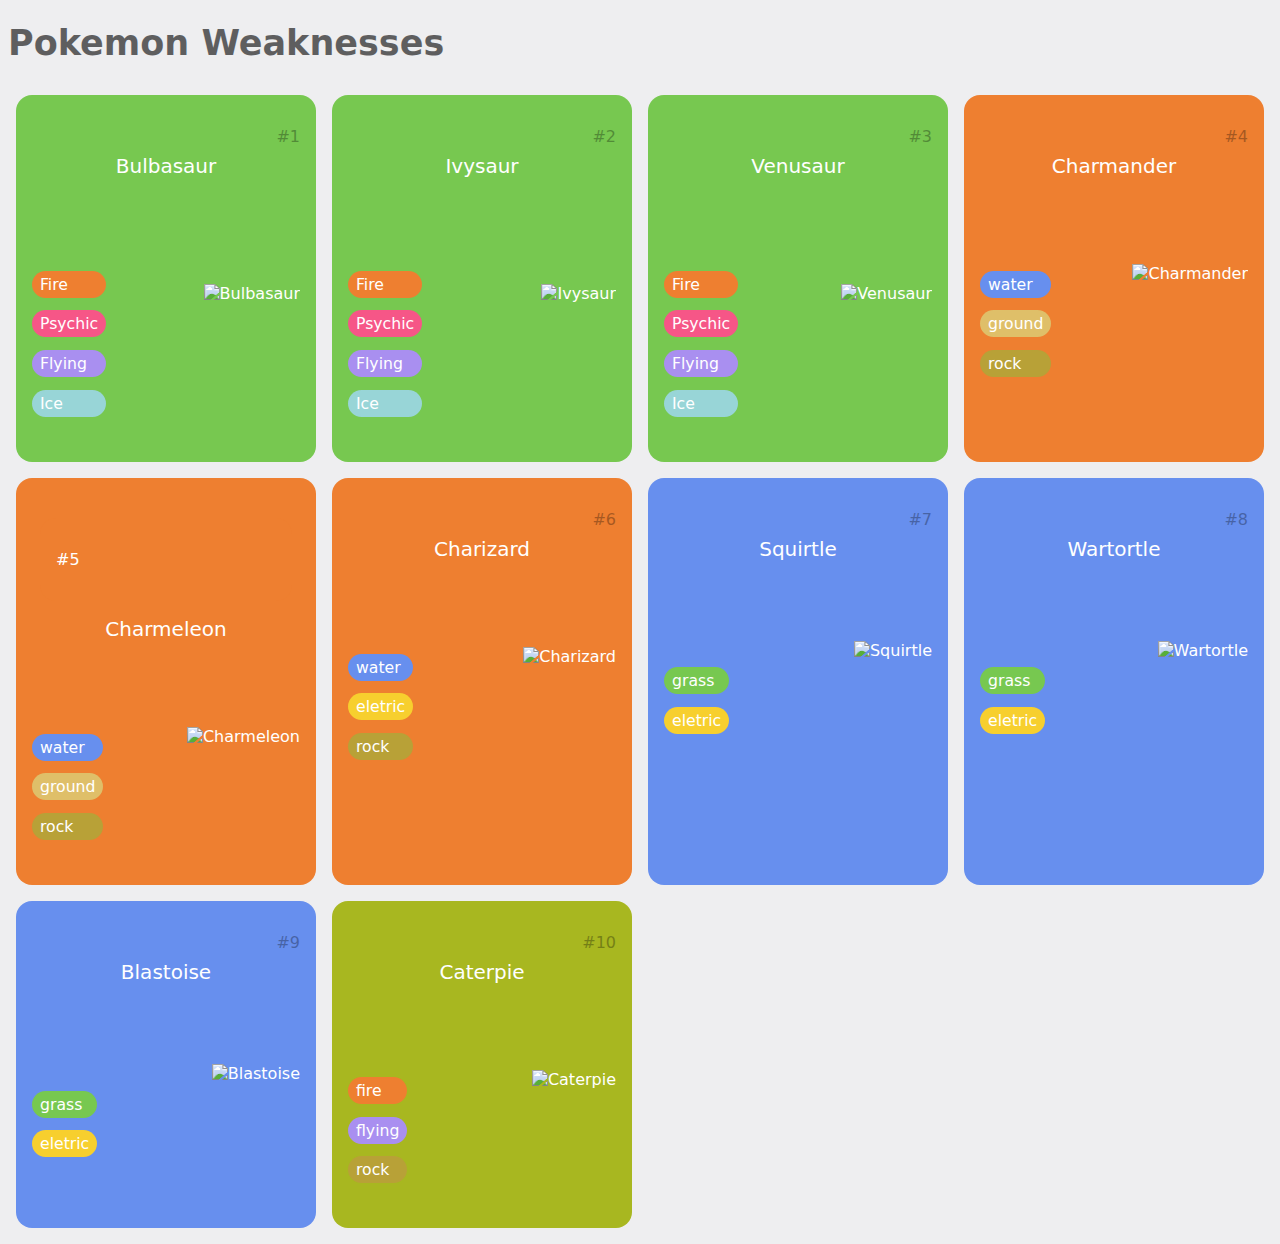
==== descrição.html @ bc816b48 "adição de modificações do meu projeto finalizado" ====
<!DOCTYPE html>
<html lang="en">
<head>
    <meta charset="UTF-8">
    <meta name="viewport" content="width=device-width, initial-scale=1.0">
    <title>Weaknesses</title>
    <link rel="stylesheet" href="assets/estilização/etilização.css" media="all">
    <link rel="stylesheet" href="assets/estilização/pokes.css">
</head>
<body>
    <section version>

        <h1 class="titledoc">Pokemon Weaknesses</h1>

        <ol class="pokemons2">
             
        <li class="pokemon3">
            
            <span class="number1">#1</span>
            <span class="name1">Bulbasaur</span>

            <div class="detail1">

                <ol class="types1">
                   <li class="fire1">Fire</li>
                   <li class="psychic1">Psychic</li>
                   <li class="flying1">Flying</li>
                   <li class="ice1">Ice</li>

                </ol>
                <img src="https://raw.githubusercontent.com/PokeAPI/sprites/master/sprites/pokemon/other/dream-world/1.svg" 
           alt="Bulbasaur">
       
        </div> 
    
    </li> 
        <li class="pokemon3">
            <span class="number1">#2</span>
            <span class="name1">Ivysaur</span>

            <div class="detail1">

                <ol class="types1">
                    <li class="fire1">Fire</li>
                    <li class="psychic1">Psychic</li>
                    <li class="flying1">Flying</li>
                    <li class="ice1">Ice</li>

                </ol>
          
        
          <img src="https://raw.githubusercontent.com/PokeAPI/sprites/master/sprites/pokemon/other/dream-world/2.svg" 
           alt="Ivysaur">
        </div>

        </li>  

        <li class="pokemon3">
            <span class="number1">#3</span>
            <span class="name1">Venusaur</span>

            <div class="detail1">

                <ol class="types1">
                    <li class="fire1">Fire</li>
                    <li class="psychic1">Psychic</li>
                    <li class="flying1">Flying</li>
                    <li class="ice1">Ice</li>

                </ol>
            
            <img src="https://raw.githubusercontent.com/PokeAPI/sprites/master/sprites/pokemon/other/dream-world/3.svg" 
           alt="Venusaur">
        </div>
        
    </li>
        <li class="poke">
            <span class="number1">#4</span>
            <span class="name1">Charmander</span>

            <div class="detail1">

                <ol class="types1">
                   <li class="water1">water</li>
                   <li class="ground1">ground</li>
                   <li class="rock1">rock</li>
                   
                </ol>
            
            <img src="https://raw.githubusercontent.com/PokeAPI/sprites/master/sprites/pokemon/other/dream-world/4.svg" 
           alt="Charmander">
        
        </div>
        </li>
        <li class="poke">
            <span class="poke">#5</span>
            <span class="name1">Charmeleon</span>

            <div class="detail1">

                <ol class="types1">
                    <li class="water1">water</li>
                    <li class="ground1">ground</li>
                    <li class="rock1">rock</li>
                </ol>
            
        
           <img src="https://raw.githubusercontent.com/PokeAPI/sprites/master/sprites/pokemon/other/dream-world/5.svg" 
           alt="Charmeleon">
        </div>
        
    </li>
        <li class="poke">
            <span class="number1">#6</span>
            <span class="name1">Charizard</span>

            <div class="detail1">

                <ol class="types1">
                   <li class="water1">water</li>
                   <li class="eletric1">eletric</li>
                   <li class="rock1">rock</li>
                </ol>
            
            
            <img src="https://raw.githubusercontent.com/PokeAPI/sprites/master/sprites/pokemon/other/dream-world/6.svg" 
           alt="Charizard">
</div>
        </li>
        <li class="poke1">
            <span class="number1">#7</span>
            <span class="name1">Squirtle</span>

            <div class="detail1">

                <ol class="types1">
                    <li class="grass1">grass</li>
                    <li class="eletric1">eletric</li>
                    
                </ol>
            
            <img src="https://raw.githubusercontent.com/PokeAPI/sprites/master/sprites/pokemon/other/dream-world/7.svg" 
           alt="Squirtle">
</div>
        </li>
        <li class="poke1">
            <span class="number1">#8</span>
            <span class="name1">Wartortle</span>

            <div class="detail1">

                <ol class="types1">
                    <li class="grass1">grass</li>
                    <li class="eletric1">eletric</li>

                </ol>
           
            <img src="https://raw.githubusercontent.com/PokeAPI/sprites/master/sprites/pokemon/other/dream-world/8.svg" 
           alt="Wartortle">
</div>
        </li>
        <li class="poke1">
            <span class="number1">#9</span>
            <span class="name1">Blastoise</span>

            <div class="detail1">

                <ol class="types1">
                    <li class="grass1">grass</li>
                    <li class="eletric1">eletric</li>
                </ol>
           
            
            <img src="https://raw.githubusercontent.com/PokeAPI/sprites/master/sprites/pokemon/other/dream-world/9.svg" 
           alt="Blastoise">
</div>
        </li>
        <li class="poke2">
            <span class="number1">#10</span>
            <span class="name1">Caterpie</span>

            <div class="detail1">

                <ol class="types1">
                    <li class="fire1">fire</li>
                    <li class="flying1">flying</li>
                    <li class="rock1">rock</li>

                </ol>
            
            <img src="https://raw.githubusercontent.com/PokeAPI/sprites/master/sprites/pokemon/other/dream-world/10.svg" 
           alt="Caterpie">
</div>
        </li> 
        </ol>





    </section>
</body>
</html>
---- assets/estilização/etilização.css ----
* {
    box-sizing: border-box;
    font-family: system-ui, apple-system, BlinkMacSystemFont, 'Segoe UI', Roboto, Oxygen, Ubuntu, Cantarell, 'Open Sans', 'Helvetica Neue', sans-serif;
}
.version{
padding: 1rem;
background-color: white;
height: 100vh;
width: 100vh;

}

.titledoc{
    font-size: 35px;
    color: black;
    opacity: .6;
}

@media screen and (min-width: 768px) {
  .version { 
    max-width: 992px;
    margin: 1rem auto;
    height: 100vh;
    border-radius: 1rem;
  }
}
body {
    background-color:#eeeef0
    ;
   }
.pokemons2 {
    display: grid;
    grid-template-columns: 1fr 1fr;
    list-style: none;
    padding: 0;
    margin: 0;
}
.fire1 {
   background-color: #ee7f30;
   border-radius: 3rem;
   padding: .25rem .5rem;
   margin: .80rem 0;
   font-size: .980rem;
   border-radius: 1rem;
   color:white;
}
.psychic1 {
   background-color: #f65687;
   border-radius: 1rem;
   padding: .25rem .5rem;
   margin: .80rem 0;
   font-size: .980rem;
   border-radius: 1rem;
   color:white;
}
.flying1 {
    background-color: #a98ff0;
    border-radius: 1rem;
   padding: .25rem .5rem;
   margin: .80rem 0;
   font-size: .980rem;
   border-radius: 1rem;
   color:white;
}
.ice1 {
    background-color: #98d5d7;
    border-radius: 1rem;
   padding: .25rem .5rem;
   margin: .80rem 0;
   font-size: .980rem;
   border-radius: 1rem;
   color:white;
}
.water1{
    background-color: #678fee;
    border-radius: 1rem;
   padding: .25rem .5rem;
   margin: .80rem 0;
   font-size: .980rem;
   border-radius: 1rem;
   color:white;
}
.ground1 {
    background-color: #dfbf69;
    border-radius: 1rem;
   padding: .25rem .5rem;
   margin: .80rem 0;
   font-size: .980rem;
   border-radius: 1rem;
   color:white;
}
.rock1 {
    background-color: #b8a137;
    border-radius: 1rem;
   padding: .25rem .5rem;
   margin: .80rem 0;
   font-size: .980rem;
   border-radius: 1rem;
   color:white;
}
.eletric1 {
    background-color: #f7cf2e;
    border-radius: 1rem;
    padding: .25rem .5rem;
    margin: .80rem 0;
    font-size: .980rem;
    border-radius: 1rem;
    color:white;
}
.grass1 {
    background-color: #77c850;
    border-radius: 1rem;
    padding: .25rem .5rem;
    margin: .80rem 0;
    font-size: .980rem;
    border-radius: 1rem;
    color:white;
}

 .pokemon3 {
   display: flex;
   flex-direction: column;
    margin: .5rem;
    padding: 2rem 1rem;
    border-radius: 1rem;
    color: white;
    background-color:#77c850
}

.pokemon3 .number1 {
    color: black;
    opacity: .3;
    text-align: right;
}
.name1 {
color: white;
margin:  .50rem 0;
font-size: 20px;
text-align: center;
margin-bottom: 80px;
}

.pokemon3 .detail1 {
justify-content: space-between;
align-items: center;
flex-direction: row;
display: flex
 
}
.pokemon3 .detail1 .types1{
    padding: 0;
    margin: 0;
    list-style: none;
}
.pokemon3 .detail1 .types1 .types2 {
padding: .25rem .5rem;
margin: .80rem 0;
font-size: .980rem;
border-radius: 1rem;
color:white;
background-color: #41a381

}
.pokemon3 .detail1 img{
    max-width: 100%;
    height: 120px;
    
}

@media screen and (min-width: 380px) {
    .pokemons2 {
        grid-template-columns: 1fr 1fr;
    }
}

@media screen and (min-width: 576px) {
    .pokemons2 {
        grid-template-columns: 1fr 1fr 1fr;
    }
}

@media screen and (min-width: 992px) {
    .pokemons2 {
        grid-template-columns: 1fr 1fr 1fr 1fr;
    }
}
---- assets/estilização/pokes.css ----
.poke{
    background-color: #ee7f30;
    display: flex;
   flex-direction: column;
    margin: .5rem;
    padding: 2rem 1rem;
    border-radius: 1rem;
    color: white;
    
}
.poke .number1 {
    color: black;
    opacity: .3;
    text-align: right;
     }

.poke .detail1 {
    justify-content: space-between;
    align-items: center;
    flex-direction: row;
    display: flex
     
    }
    .poke .detail1 .types1{
        padding: 0;
        margin: 0;
        list-style: none;
    }
    .poke .detail1 .types1 .types2 {
    padding: .25rem .5rem;
    margin: .80rem 0;
    font-size: .980rem;
    border-radius: 1rem;
    color:white;
    background-color: #41a381

    }
    .poke .detail1 img{
        max-width: 100%;
        height: 120px;
        
    } 
    .poke1{
        background-color: #678fee;
        display: flex;
        flex-direction: column;
         margin: .5rem;
         padding: 2rem 1rem;
         border-radius: 1rem;
         color: white;
    }
     .poke1 .number1 {
         color: black;
         opacity: .3;
         text-align: right;
    }
      .poke1 .detail1 {
         justify-content: space-between;
         align-items: center;
         flex-direction: row;
         display: flex
     
    }
     .poke1 .detail1 .types1{
        padding: 0;
        margin: 0;
        list-style: none;
    }
    .poke1 .detail1 .types1 .types2 {
    padding: .25rem .5rem;
    margin: .80rem 0;
    font-size: .980rem;
    border-radius: 1rem;
    color:white;
    background-color: #41a381

    }
    .poke1 .detail1 img{
        max-width: 100%;
        height: 120px;
        
    } 
    .poke2{
      background-color: #a8b720 ;
      display: flex;
   flex-direction: column;
    margin: .5rem;
    padding: 2rem 1rem;
    border-radius: 1rem;
    color: white;
    }
    .poke2 .number1 {
        color: black;
        opacity: .3;
        text-align: right;
   }
     .poke2 .detail1 {
        justify-content: space-between;
        align-items: center;
        flex-direction: row;
        display: flex
    
   }
    .poke2 .detail1 .types1{
       padding: 0;
       margin: 0;
       list-style: none;
   }
   .poke2 .detail1 .types1 .types2 {
   padding: .25rem .5rem;
   margin: .80rem 0;
   font-size: .980rem;
   border-radius: 1rem;
   color:white;
   background-color: #41a381

   }
   .poke2 .detail1 img{
       max-width: 100%;
       height: 120px;
       
   }
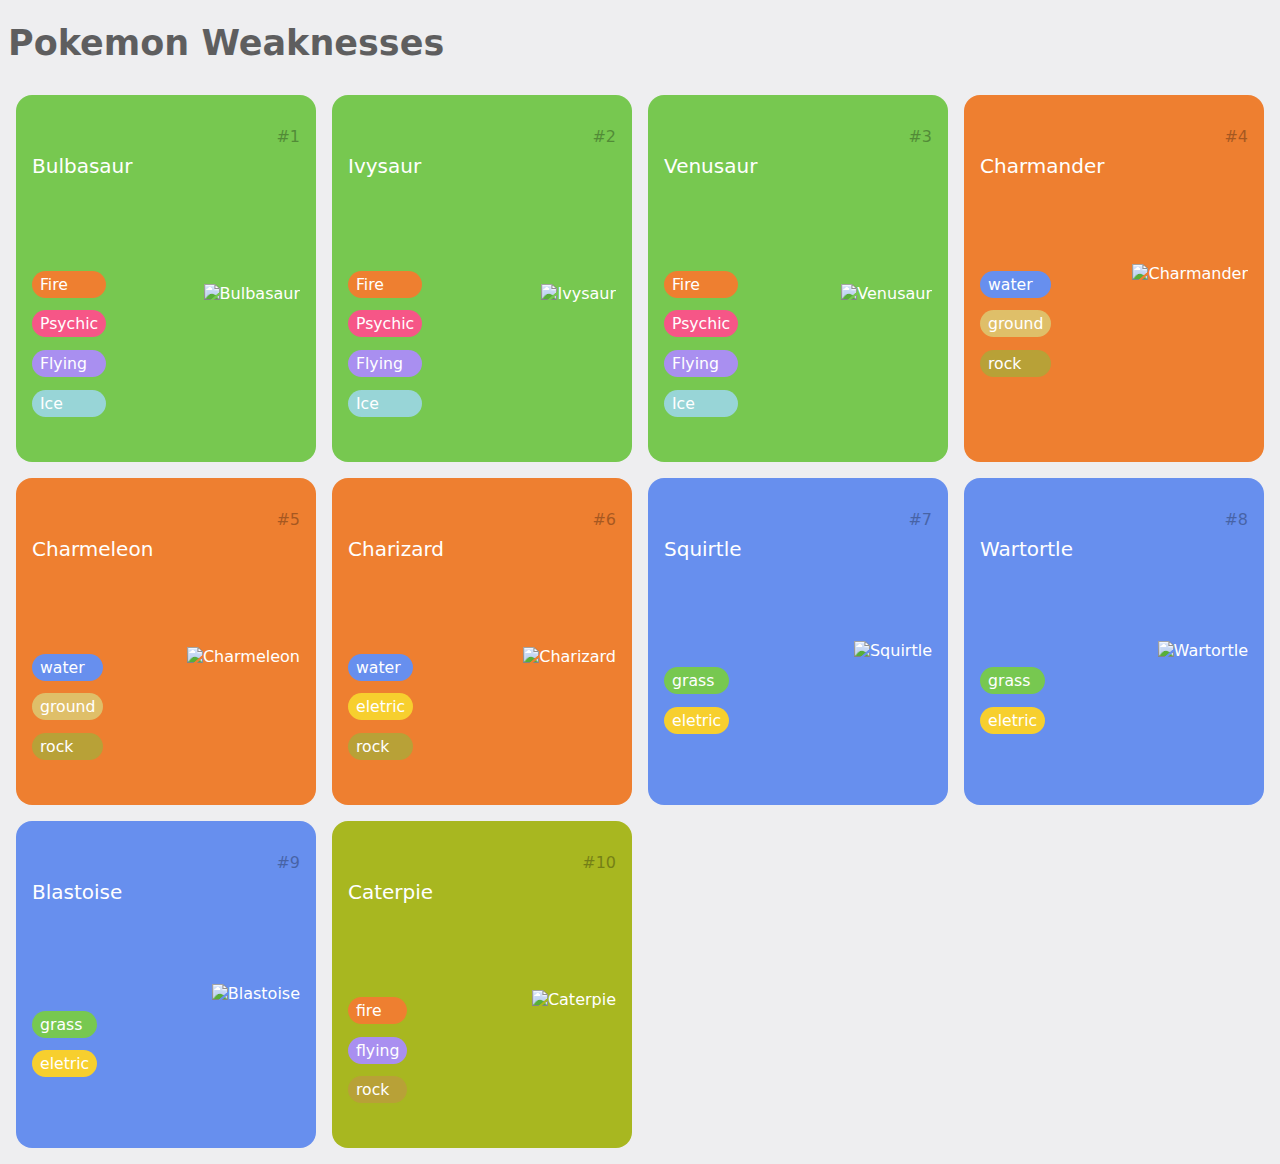
==== commit d4212389: "correção no html e renomeação da página css" ====
--- a/descrição.html
+++ b/descrição.html
@@ -4,7 +4,7 @@
     <meta charset="UTF-8">
     <meta name="viewport" content="width=device-width, initial-scale=1.0">
     <title>Weaknesses</title>
-    <link rel="stylesheet" href="assets/estilização/etilização.css" media="all">
+    <link rel="stylesheet" href="assets/estilização/estilização.css" media="all">
     <link rel="stylesheet" href="assets/estilização/pokes.css">
 </head>
 <body>
@@ -93,7 +93,7 @@
         </div>
         </li>
         <li class="poke">
-            <span class="poke">#5</span>
+            <span class="number1">#5</span>
             <span class="name1">Charmeleon</span>
 
             <div class="detail1">
@@ -104,7 +104,6 @@
                     <li class="rock1">rock</li>
                 </ol>
             
-        
            <img src="https://raw.githubusercontent.com/PokeAPI/sprites/master/sprites/pokemon/other/dream-world/5.svg" 
            alt="Charmeleon">
         </div>
--- a/assets/estilização/estilização.css
+++ b/assets/estilização/estilização.css
@@ -0,0 +1,186 @@
+* {
+    box-sizing: border-box;
+    font-family: system-ui, apple-system, BlinkMacSystemFont, 'Segoe UI', Roboto, Oxygen, Ubuntu, Cantarell, 'Open Sans', 'Helvetica Neue', sans-serif;
+}
+.version{
+padding: 1rem;
+background-color: white;
+height: 100vh;
+width: 100vh;
+
+}
+
+.titledoc{
+    font-size: 35px;
+    color: black;
+    opacity: .6;
+}
+
+@media screen and (min-width: 768px) {
+  .version { 
+    max-width: 992px;
+    margin: 1rem auto;
+    height: 100vh;
+    border-radius: 1rem;
+  }
+}
+body {
+    background-color:#eeeef0
+    ;
+   }
+.pokemons2 {
+    display: grid;
+    grid-template-columns: 1fr 1fr;
+    list-style: none;
+    padding: 0;
+    margin: 0;
+}
+.fire1 {
+   background-color: #ee7f30;
+   border-radius: 3rem;
+   padding: .25rem .5rem;
+   margin: .80rem 0;
+   font-size: .980rem;
+   border-radius: 1rem;
+   color:white;
+}
+.psychic1 {
+   background-color: #f65687;
+   border-radius: 1rem;
+   padding: .25rem .5rem;
+   margin: .80rem 0;
+   font-size: .980rem;
+   border-radius: 1rem;
+   color:white;
+}
+.flying1 {
+    background-color: #a98ff0;
+    border-radius: 1rem;
+   padding: .25rem .5rem;
+   margin: .80rem 0;
+   font-size: .980rem;
+   border-radius: 1rem;
+   color:white;
+}
+.ice1 {
+    background-color: #98d5d7;
+    border-radius: 1rem;
+   padding: .25rem .5rem;
+   margin: .80rem 0;
+   font-size: .980rem;
+   border-radius: 1rem;
+   color:white;
+}
+.water1{
+    background-color: #678fee;
+    border-radius: 1rem;
+   padding: .25rem .5rem;
+   margin: .80rem 0;
+   font-size: .980rem;
+   border-radius: 1rem;
+   color:white;
+}
+.ground1 {
+    background-color: #dfbf69;
+    border-radius: 1rem;
+   padding: .25rem .5rem;
+   margin: .80rem 0;
+   font-size: .980rem;
+   border-radius: 1rem;
+   color:white;
+}
+.rock1 {
+    background-color: #b8a137;
+    border-radius: 1rem;
+   padding: .25rem .5rem;
+   margin: .80rem 0;
+   font-size: .980rem;
+   border-radius: 1rem;
+   color:white;
+}
+.eletric1 {
+    background-color: #f7cf2e;
+    border-radius: 1rem;
+    padding: .25rem .5rem;
+    margin: .80rem 0;
+    font-size: .980rem;
+    border-radius: 1rem;
+    color:white;
+}
+.grass1 {
+    background-color: #77c850;
+    border-radius: 1rem;
+    padding: .25rem .5rem;
+    margin: .80rem 0;
+    font-size: .980rem;
+    border-radius: 1rem;
+    color:white;
+}
+
+ .pokemon3 {
+   display: flex;
+   flex-direction: column;
+    margin: .5rem;
+    padding: 2rem 1rem;
+    border-radius: 1rem;
+    color: white;
+    background-color:#77c850
+}
+
+.pokemon3 .number1 {
+    color: black;
+    opacity: .3;
+    text-align: right;
+}
+.name1{
+color: white;
+margin:  .50rem 0;
+font-size: 20px;
+text-align: left;
+margin-bottom: 80px;
+}
+
+.pokemon3 .detail1 {
+justify-content: space-between;
+align-items: center;
+flex-direction: row;
+display: flex
+ 
+}
+.pokemon3 .detail1 .types1{
+    padding: 0;
+    margin: 0;
+    list-style: none;
+}
+.pokemon3 .detail1 .types1 .types2 {
+padding: .25rem .5rem;
+margin: .80rem 0;
+font-size: .980rem;
+border-radius: 1rem;
+color:white;
+background-color: #41a381
+
+}
+.pokemon3 .detail1 img{
+    max-width: 100%;
+    height: 120px;
+    
+}
+
+@media screen and (min-width: 380px) {
+    .pokemons2 {
+        grid-template-columns: 1fr 1fr;
+    }
+}
+
+@media screen and (min-width: 576px) {
+    .pokemons2 {
+        grid-template-columns: 1fr 1fr 1fr;
+    }
+}
+
+@media screen and (min-width: 992px) {
+    .pokemons2 {
+        grid-template-columns: 1fr 1fr 1fr 1fr;
+    }
+}